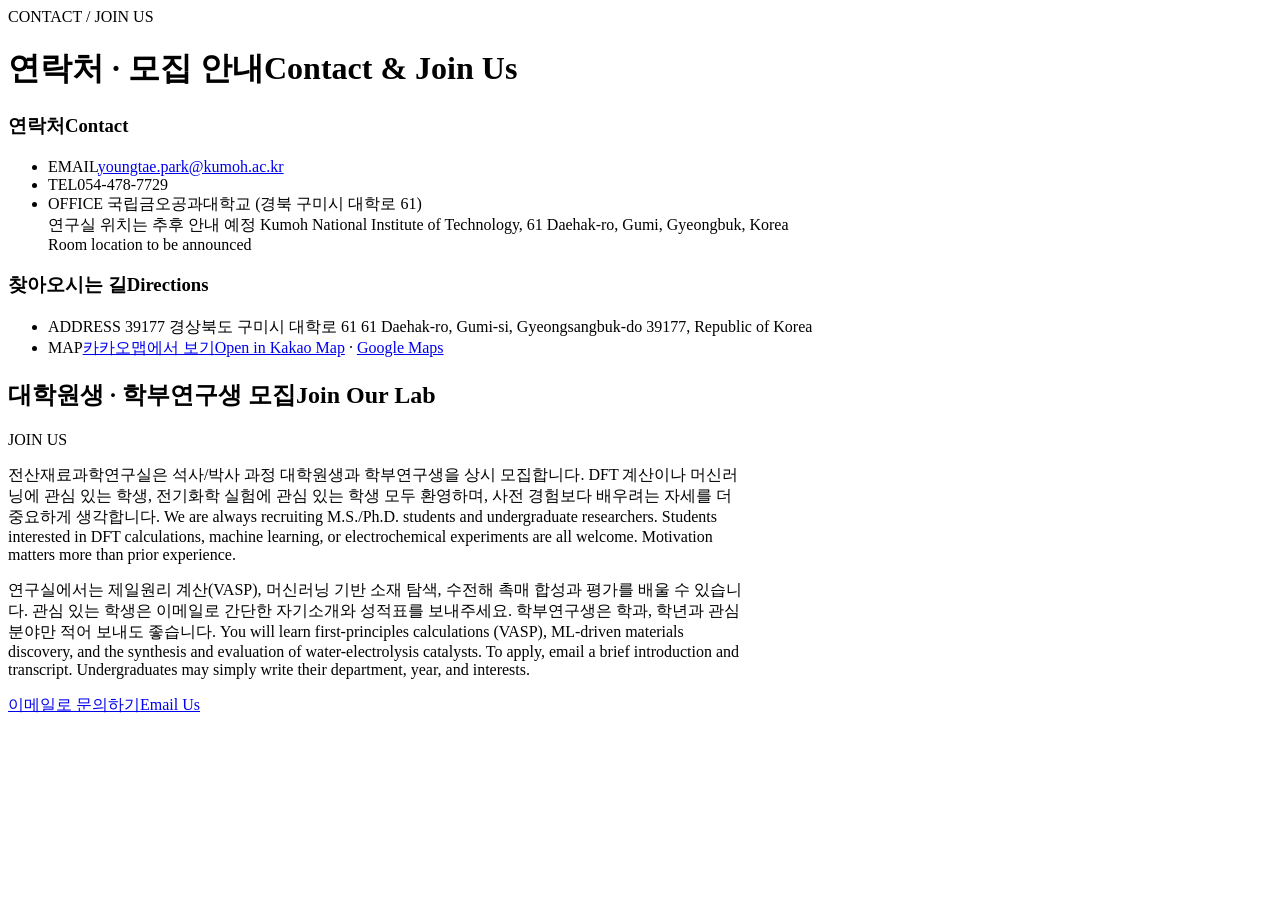
==== contact.html @ ac7da123 "Add site pages" ====
<!DOCTYPE html>
<html lang="ko" data-lang="ko">
<head>
<meta charset="UTF-8">
<meta name="viewport" content="width=device-width, initial-scale=1.0">
<title>연락처 | 전산재료과학연구실</title>
<link rel="stylesheet" href="https://fonts.googleapis.com/css2?family=IBM+Plex+Serif:wght@400;600&family=IBM+Plex+Sans+KR:wght@400;500;700&family=IBM+Plex+Mono:wght@400;500&display=swap">
<link rel="stylesheet" href="assets/style.css">
</head>
<body>
<nav id="site-nav"></nav>

<header class="page-head"><div class="wrap">
  <div class="eyebrow">CONTACT / JOIN US</div>
  <h1><span class="lang-ko">연락처 · 모집 안내</span><span class="lang-en">Contact &amp; Join Us</span></h1>
</div></header>

<section class="first"><div class="wrap con-grid">
  <div class="con-card">
    <h3><span class="lang-ko">연락처</span><span class="lang-en">Contact</span></h3>
    <ul>
      <li><span class="k">EMAIL</span><span><a href="mailto:youngtae.park@kumoh.ac.kr">youngtae.park@kumoh.ac.kr</a></span></li>
      <li><span class="k">TEL</span><span>054-478-7729</span></li>
      <li><span class="k">OFFICE</span><span>
        <span class="lang-ko">국립금오공과대학교 (경북 구미시 대학로 61)<br>연구실 위치는 추후 안내 예정</span>
        <span class="lang-en">Kumoh National Institute of Technology, 61 Daehak-ro, Gumi, Gyeongbuk, Korea<br>Room location to be announced</span>
      </span></li>
    </ul>
  </div>
  <div class="con-card">
    <h3><span class="lang-ko">찾아오시는 길</span><span class="lang-en">Directions</span></h3>
    <ul>
      <li><span class="k">ADDRESS</span><span>
        <span class="lang-ko">39177 경상북도 구미시 대학로 61</span>
        <span class="lang-en">61 Daehak-ro, Gumi-si, Gyeongsangbuk-do 39177, Republic of Korea</span>
      </span></li>
      <li><span class="k">MAP</span><span><a href="https://map.kakao.com/?q=국립금오공과대학교" target="_blank" rel="noopener"><span class="lang-ko">카카오맵에서 보기</span><span class="lang-en">Open in Kakao Map</span></a> · <a href="https://maps.google.com/?q=Kumoh+National+Institute+of+Technology" target="_blank" rel="noopener">Google Maps</a></span></li>
    </ul>
  </div>
</div></section>

<section><div class="wrap">
  <div class="sec-head"><h2><span class="lang-ko">대학원생 · 학부연구생 모집</span><span class="lang-en">Join Our Lab</span></h2><span class="mono">JOIN US</span></div>
  <div style="max-width:46em">
    <p style="color:var(--ink-soft)">
      <span class="lang-ko">전산재료과학연구실은 석사/박사 과정 대학원생과 학부연구생을 상시 모집합니다. DFT 계산이나 머신러닝에 관심 있는 학생, 전기화학 실험에 관심 있는 학생 모두 환영하며, 사전 경험보다 배우려는 자세를 더 중요하게 생각합니다.</span>
      <span class="lang-en">We are always recruiting M.S./Ph.D. students and undergraduate researchers. Students interested in DFT calculations, machine learning, or electrochemical experiments are all welcome. Motivation matters more than prior experience.</span>
    </p>
    <p style="color:var(--ink-soft);margin-top:14px">
      <span class="lang-ko">연구실에서는 제일원리 계산(VASP), 머신러닝 기반 소재 탐색, 수전해 촉매 합성과 평가를 배울 수 있습니다. 관심 있는 학생은 이메일로 간단한 자기소개와 성적표를 보내주세요. 학부연구생은 학과, 학년과 관심 분야만 적어 보내도 좋습니다.</span>
      <span class="lang-en">You will learn first-principles calculations (VASP), ML-driven materials discovery, and the synthesis and evaluation of water-electrolysis catalysts. To apply, email a brief introduction and transcript. Undergraduates may simply write their department, year, and interests.</span>
    </p>
    <a class="btn" style="margin-top:24px" href="mailto:youngtae.park@kumoh.ac.kr?subject=[연구실 지원 문의]">
      <span class="lang-ko">이메일로 문의하기</span><span class="lang-en">Email Us</span>
    </a>
  </div>
</div></section>

<footer id="site-footer"></footer>
<script src="assets/data.js"></script>
<script src="assets/site.js"></script>
</body>
</html>
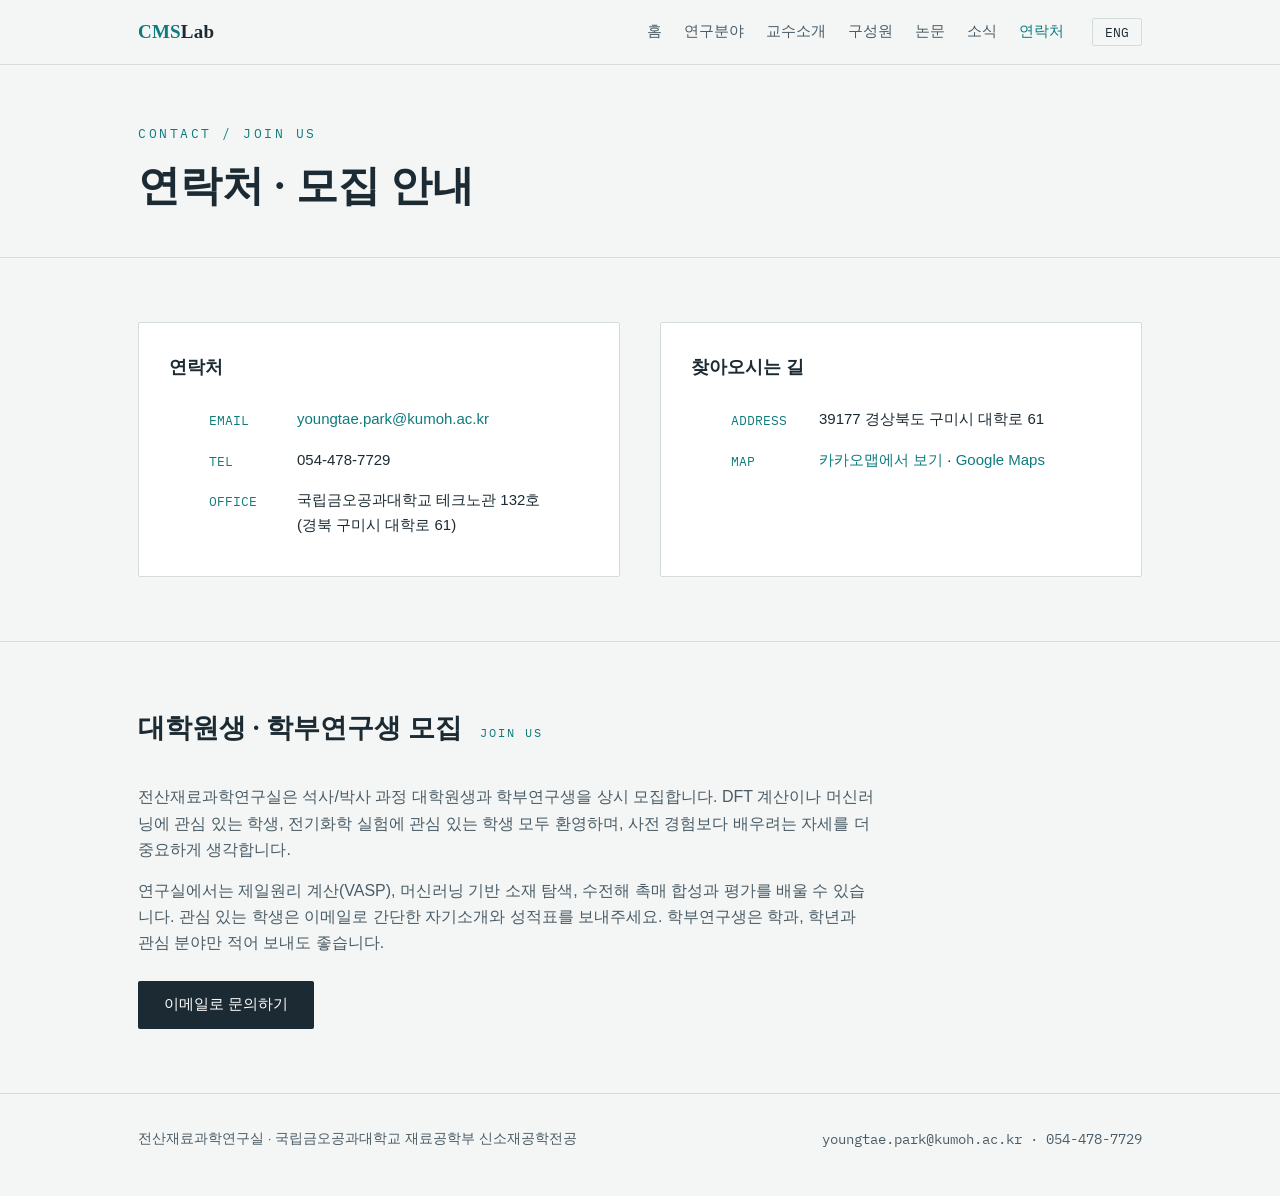
==== commit 1889f596: "Add files via upload" ====
--- a/contact.html
+++ b/contact.html
@@ -22,8 +22,8 @@
       <li><span class="k">EMAIL</span><span><a href="mailto:youngtae.park@kumoh.ac.kr">youngtae.park@kumoh.ac.kr</a></span></li>
       <li><span class="k">TEL</span><span>054-478-7729</span></li>
       <li><span class="k">OFFICE</span><span>
-        <span class="lang-ko">국립금오공과대학교 (경북 구미시 대학로 61)<br>연구실 위치는 추후 안내 예정</span>
-        <span class="lang-en">Kumoh National Institute of Technology, 61 Daehak-ro, Gumi, Gyeongbuk, Korea<br>Room location to be announced</span>
+        <span class="lang-ko">국립금오공과대학교 테크노관 132호<br>(경북 구미시 대학로 61)</span>
+        <span class="lang-en">Room 132, Techno Building<br>Kumoh National Institute of Technology, 61 Daehak-ro, Gumi, Gyeongbuk, Korea</span>
       </span></li>
     </ul>
   </div>
--- a/assets/style.css
+++ b/assets/style.css
@@ -0,0 +1,150 @@
+:root{
+  --paper:#F4F6F5; --ink:#1C2B33; --ink-soft:#4A5C66; --line:#D4DCDA;
+  --panel:#16324F; --panel-ink:#EAF1F4; --accent:#0F7B7E; --accent-soft:#E0EDED;
+  --copper:#B0703C; --card:#FFFFFF;
+}
+*{box-sizing:border-box;margin:0}
+html{scroll-behavior:smooth}
+body{background:var(--paper);color:var(--ink);font-family:'IBM Plex Sans KR','Noto Sans KR',sans-serif;line-height:1.65;font-size:16px}
+.serif{font-family:'IBM Plex Serif',serif}
+.mono{font-family:'IBM Plex Mono',monospace}
+a{color:var(--accent);text-decoration:none}
+a:hover{text-decoration:underline}
+.wrap{max-width:1060px;margin:0 auto;padding:0 28px}
+img{max-width:100%}
+
+/* language */
+[data-lang="ko"] .lang-en{display:none}
+[data-lang="en"] .lang-ko{display:none}
+
+/* nav */
+nav{border-bottom:1px solid var(--line);background:var(--paper);position:sticky;top:0;z-index:10}
+.nav-in{display:flex;align-items:center;gap:28px;height:64px}
+.logo{font-family:'IBM Plex Serif',serif;font-weight:600;font-size:19px;letter-spacing:.2px;color:var(--ink)}
+.logo b{color:var(--accent)}
+.logo:hover{text-decoration:none}
+.menu{display:flex;gap:22px;margin-left:auto;font-size:14.5px}
+.menu a{color:var(--ink-soft)}
+.menu a:hover{color:var(--accent);text-decoration:none}
+.menu a.active{color:var(--accent);font-weight:500}
+.lang-btn{border:1px solid var(--line);background:transparent;border-radius:2px;padding:5px 12px;font-family:'IBM Plex Mono',monospace;font-size:12.5px;cursor:pointer;color:var(--ink)}
+.lang-btn:hover{border-color:var(--accent);color:var(--accent)}
+.menu-btn{display:none;border:1px solid var(--line);background:transparent;border-radius:2px;padding:5px 10px;font-size:14px;cursor:pointer;color:var(--ink)}
+
+/* hero (home) */
+.hero{padding:84px 0 66px;position:relative;overflow:hidden}
+.eyebrow{font-family:'IBM Plex Mono',monospace;font-size:12.5px;letter-spacing:2.5px;color:var(--accent);text-transform:uppercase;margin-bottom:18px}
+h1{font-family:'IBM Plex Serif',serif;font-weight:600;font-size:clamp(34px,5vw,52px);line-height:1.18;text-wrap:balance;max-width:17em}
+.hero p.sub{margin-top:22px;font-size:18px;color:var(--ink-soft);max-width:34em}
+.kw{display:flex;flex-wrap:wrap;gap:10px;margin-top:30px}
+.kw span{font-family:'IBM Plex Mono',monospace;font-size:12.5px;border:1px solid var(--line);padding:6px 12px;border-radius:2px;color:var(--ink-soft);background:var(--card)}
+.curve{position:absolute;right:-40px;bottom:-8px;width:460px;max-width:50vw;opacity:.9}
+
+/* page header (subpages) */
+.page-head{padding:58px 0 46px;border-bottom:1px solid var(--line)}
+.page-head h1{font-size:clamp(30px,4vw,42px)}
+.page-head p{margin-top:14px;color:var(--ink-soft);max-width:40em}
+
+/* sections */
+section{padding:64px 0;border-top:1px solid var(--line)}
+section.first{border-top:none}
+.sec-head{display:flex;align-items:baseline;gap:18px;margin-bottom:34px}
+h2{font-family:'IBM Plex Serif',serif;font-weight:600;font-size:27px}
+h3{font-family:'IBM Plex Serif',serif;font-weight:600}
+.sec-head .mono{font-size:12px;color:var(--accent);letter-spacing:2px}
+
+/* research */
+.res-grid{display:grid;grid-template-columns:repeat(3,1fr);gap:26px}
+.res{border-top:2px solid var(--ink);padding-top:18px}
+.res .no{font-family:'IBM Plex Mono',monospace;font-size:12px;color:var(--copper)}
+.res h3{font-size:19px;margin:8px 0 10px;line-height:1.35}
+.res p{font-size:14.5px;color:var(--ink-soft)}
+.res a{font-size:13.5px;display:inline-block;margin-top:12px}
+
+/* research detail blocks */
+.theme{display:grid;grid-template-columns:220px 1fr;gap:40px;padding:46px 0;border-bottom:1px solid var(--line)}
+.theme:last-child{border-bottom:none}
+.theme .side .no{font-family:'IBM Plex Mono',monospace;font-size:12px;color:var(--copper)}
+.theme .side h3{font-size:21px;margin-top:8px;line-height:1.35}
+.theme .body p{color:var(--ink-soft);font-size:15.5px}
+.theme .body p + p{margin-top:12px}
+.theme .tags{display:flex;flex-wrap:wrap;gap:8px;margin-top:18px}
+.theme .tags span{font-family:'IBM Plex Mono',monospace;font-size:12px;background:var(--accent-soft);color:var(--accent);padding:5px 10px;border-radius:2px}
+
+/* panel */
+.panel{background:var(--panel);color:var(--panel-ink)}
+.panel h2{color:#fff}
+.panel .sec-head .mono{color:#7FC5C7}
+.two-col{display:grid;grid-template-columns:1fr 1.3fr;gap:56px}
+
+/* news list */
+.news{padding:0}
+.news li{list-style:none;display:flex;gap:16px;padding:13px 0;border-bottom:1px solid rgba(255,255,255,.14);font-size:14.5px}
+.news .d{font-family:'IBM Plex Mono',monospace;color:#7FC5C7;font-size:12.5px;white-space:nowrap;padding-top:2px}
+.news-page .news li{border-bottom:1px solid var(--line);font-size:15.5px;padding:18px 0}
+.news-page .news .d{color:var(--accent)}
+
+/* publications */
+.pub{padding:13px 0;border-bottom:1px solid rgba(255,255,255,.14)}
+.pub .j{font-family:'IBM Plex Mono',monospace;font-size:12px;color:#7FC5C7}
+.pub p{font-size:14.5px;margin-top:3px}
+.pub-year{font-family:'IBM Plex Serif',serif;font-size:23px;font-weight:600;margin:44px 0 8px;color:var(--ink)}
+.pub-year:first-child{margin-top:0}
+.pub-item{padding:18px 0;border-bottom:1px solid var(--line)}
+.pub-item .t{font-size:16px;font-weight:500;line-height:1.5}
+.pub-item .a{font-size:13.5px;color:var(--ink-soft);margin-top:5px}
+.pub-item .a b{color:var(--accent);font-weight:600}
+.pub-item .v{font-family:'IBM Plex Mono',monospace;font-size:12.5px;color:var(--copper);margin-top:5px}
+.pub-note{font-size:13px;color:var(--ink-soft);margin-top:26px}
+
+/* professor */
+.prof{display:grid;grid-template-columns:250px 1fr;gap:48px;align-items:start}
+.prof .photo{width:100%;border-radius:2px;border:1px solid var(--line)}
+.prof .name{font-family:'IBM Plex Serif',serif;font-size:27px;font-weight:600}
+.prof .role{color:var(--ink-soft);margin-top:6px;font-size:15px}
+.prof .links{display:flex;gap:14px;margin-top:16px;font-size:14px;flex-wrap:wrap}
+.timeline{margin-top:0}
+.timeline li{list-style:none;display:grid;grid-template-columns:150px 1fr;gap:20px;padding:14px 0;border-bottom:1px solid var(--line);font-size:15px}
+.timeline .d{font-family:'IBM Plex Mono',monospace;font-size:13px;color:var(--accent);padding-top:2px}
+.timeline .org{font-weight:500}
+.timeline .desc{color:var(--ink-soft);font-size:14px;margin-top:2px}
+
+/* members */
+.mem-grid{display:grid;grid-template-columns:repeat(3,1fr);gap:26px}
+.mem{background:var(--card);border:1px solid var(--line);border-radius:2px;padding:26px}
+.mem .nm{font-weight:700;font-size:17px}
+.mem .rl{font-family:'IBM Plex Mono',monospace;font-size:12px;color:var(--accent);margin-top:4px}
+.mem p{font-size:14px;color:var(--ink-soft);margin-top:10px}
+.mem.open{border-style:dashed;background:transparent;display:flex;flex-direction:column;justify-content:center;text-align:center}
+
+/* contact */
+.con-grid{display:grid;grid-template-columns:1fr 1fr;gap:40px}
+.con-card{background:var(--card);border:1px solid var(--line);border-radius:2px;padding:30px}
+.con-card h3{font-size:18px;margin-bottom:16px}
+.con-card li{list-style:none;display:flex;gap:14px;padding:8px 0;font-size:15px}
+.con-card .k{font-family:'IBM Plex Mono',monospace;font-size:12.5px;color:var(--accent);min-width:74px;padding-top:3px}
+.map{width:100%;height:100%;min-height:300px;border:1px solid var(--line);border-radius:2px}
+
+/* join */
+.join{display:flex;align-items:center;justify-content:space-between;gap:30px;background:var(--accent-soft);border:1px solid #C4DCDC;padding:34px 38px;border-radius:2px}
+.join h3{font-size:22px}
+.join p{color:var(--ink-soft);font-size:14.5px;margin-top:6px}
+.btn{background:var(--ink);color:#fff;padding:12px 26px;border-radius:2px;font-size:14.5px;white-space:nowrap;display:inline-block}
+.btn:hover{background:var(--accent);color:#fff;text-decoration:none}
+
+footer{border-top:1px solid var(--line);padding:34px 0 46px;font-size:13.5px;color:var(--ink-soft)}
+footer .wrap{display:flex;justify-content:space-between;gap:20px;flex-wrap:wrap}
+
+@media(max-width:820px){
+  .res-grid,.mem-grid{grid-template-columns:1fr}
+  .two-col,.con-grid,.prof{grid-template-columns:1fr}
+  .theme{grid-template-columns:1fr;gap:14px}
+  .curve{display:none}
+  .join{flex-direction:column;align-items:flex-start}
+  .menu{display:none;position:absolute;top:64px;left:0;right:0;background:var(--paper);border-bottom:1px solid var(--line);flex-direction:column;padding:14px 28px;gap:14px}
+  .menu.show{display:flex}
+  .menu-btn{display:block;margin-left:auto}
+  .lang-btn{margin-left:0}
+  .prof .photo{max-width:220px}
+  .timeline li{grid-template-columns:1fr;gap:2px}
+}
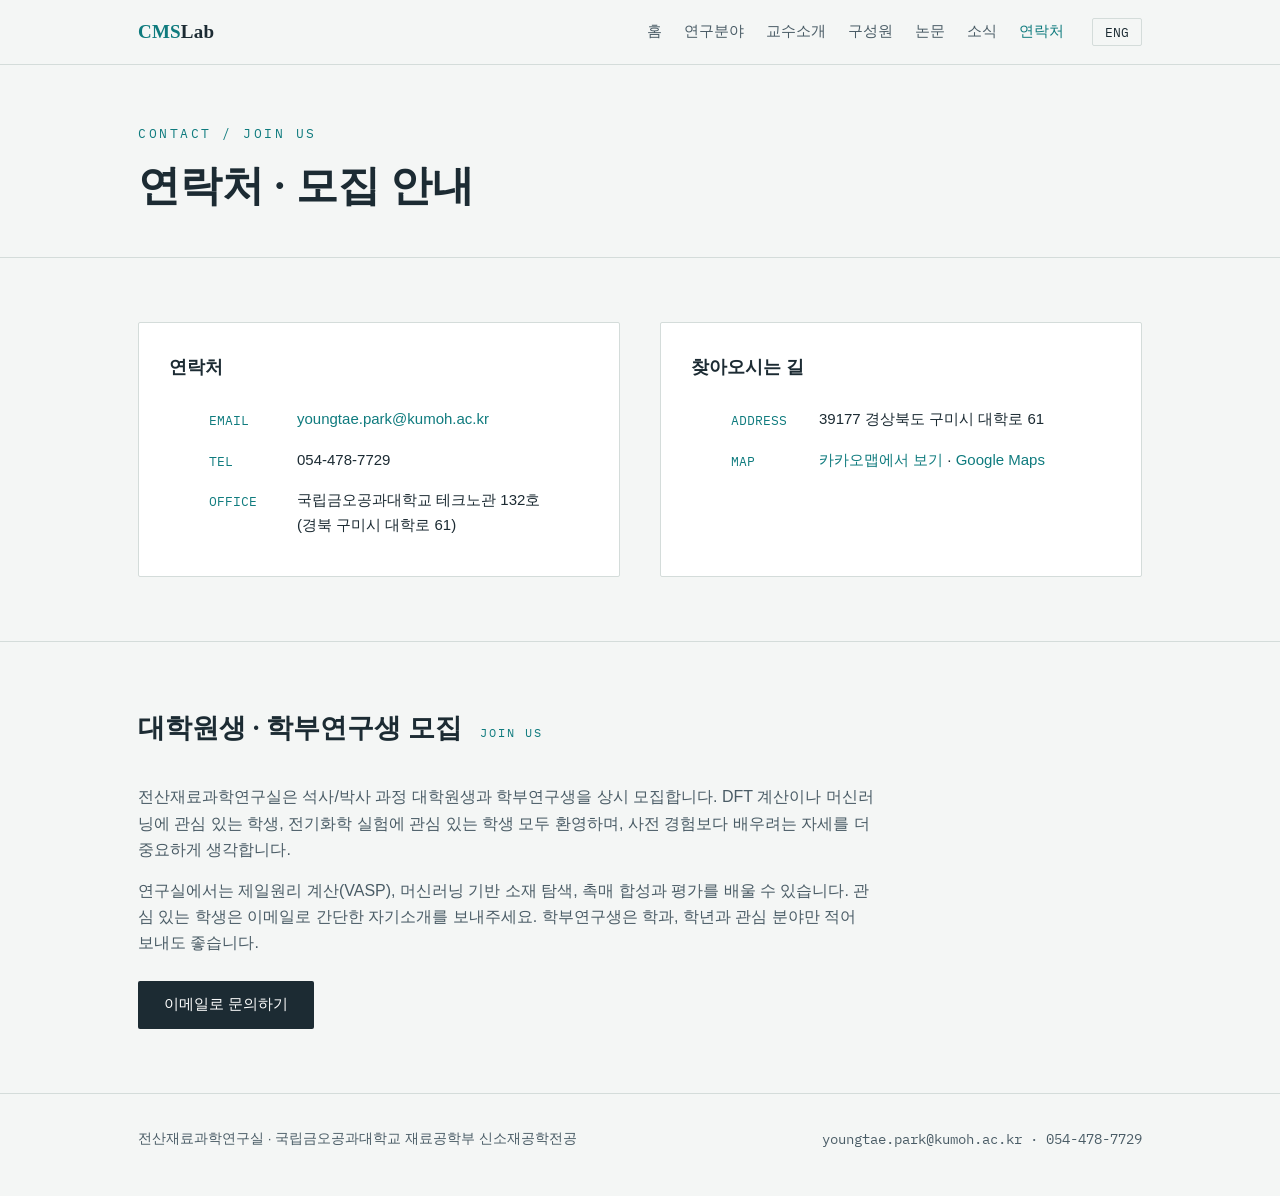
==== commit 615bca76: "Add files via upload" ====
--- a/contact.html
+++ b/contact.html
@@ -47,8 +47,8 @@
       <span class="lang-en">We are always recruiting M.S./Ph.D. students and undergraduate researchers. Students interested in DFT calculations, machine learning, or electrochemical experiments are all welcome. Motivation matters more than prior experience.</span>
     </p>
     <p style="color:var(--ink-soft);margin-top:14px">
-      <span class="lang-ko">연구실에서는 제일원리 계산(VASP), 머신러닝 기반 소재 탐색, 수전해 촉매 합성과 평가를 배울 수 있습니다. 관심 있는 학생은 이메일로 간단한 자기소개와 성적표를 보내주세요. 학부연구생은 학과, 학년과 관심 분야만 적어 보내도 좋습니다.</span>
-      <span class="lang-en">You will learn first-principles calculations (VASP), ML-driven materials discovery, and the synthesis and evaluation of water-electrolysis catalysts. To apply, email a brief introduction and transcript. Undergraduates may simply write their department, year, and interests.</span>
+      <span class="lang-ko">연구실에서는 제일원리 계산(VASP), 머신러닝 기반 소재 탐색, 촉매 합성과 평가를 배울 수 있습니다. 관심 있는 학생은 이메일로 간단한 자기소개를 보내주세요. 학부연구생은 학과, 학년과 관심 분야만 적어 보내도 좋습니다.</span>
+      <span class="lang-en">You will learn first-principles calculations (VASP), ML-driven materials discovery, and the synthesis and evaluation of catalysts. To apply, email a brief introduction. Undergraduates may simply write their department, year, and interests.</span>
     </p>
     <a class="btn" style="margin-top:24px" href="mailto:youngtae.park@kumoh.ac.kr?subject=[연구실 지원 문의]">
       <span class="lang-ko">이메일로 문의하기</span><span class="lang-en">Email Us</span>
